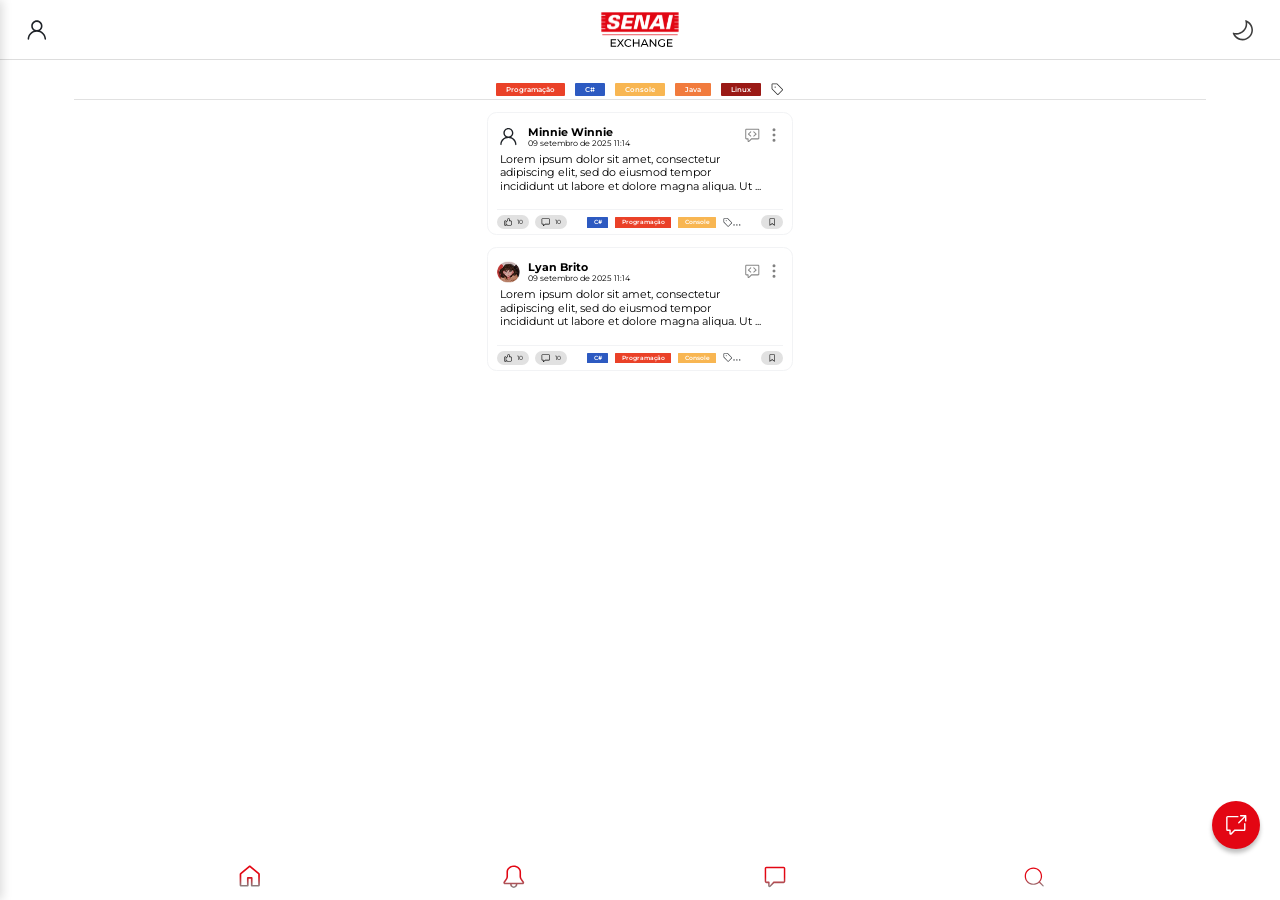
==== src/components/sideBar/index.html @ 427615e0 "chore: move files" ====
<!DOCTYPE html>
<html lang="pt-BR">
  <head>
    <meta charset="UTF-8" />
    <meta name="viewport" content="width=device-width, initial-scale=1.0" />
    <title>Senai Exchange</title>
    <link rel="stylesheet" href="/src/styles/global.css" />
    <link rel="stylesheet" href="/src/components/topMenu/topMenu.css" />
    <link rel="stylesheet" href="/src/components/navBar/navBar.css" />
    <link rel="stylesheet" href="/src/components/sideBar/style.css" />
  </head>
  <body>
    <div class="main-home">
      <header class="top-menu">
        <link rel="stylesheet" href="/src/styles/global.css" />
        <link rel="stylesheet" href="/src/components/topMenu/topMenu.css" />
        <div class="icon-left">
          <button id="perfil-btn" class="icon-btn" aria-label="Perfil">
            <img
              id="perfil-icon"
              src="/src/assets/images/perfil.svg"
              alt="Perfil"
            />
          </button>
        </div>

        <div class="logo">
          <img
            id="logo-senai"
            src="/src/assets/images/logo-mini.svg"
            alt="Logo SENAI"
          />
        </div>

        <div class="icon-right">
          <button
            id="tema-escuro-toggle"
            class="icon-btn"
            aria-label="Alternar tema escuro"
          >
            <img
              id="tema"
              src="/src/assets/images/moon-icon.svg"
              alt="Tema Escuro"
            />
          </button>
        </div>
      </header>
      <main>
        <div class="buttons-filter">
          <button type="button" class="tags" id="program">Programação</button>
          <button type="button" class="tags" id="c">C#</button>
          <button type="button" class="tags" id="console">Console</button>
          <button type="button" class="tags" id="java">Java</button>
          <button type="button" class="tags" id="linux">Linux</button>
          <button type="button" id="filter-image">
            <img src="/src/assets/images/filter.svg" alt="Ícone de Filtro" />
          </button>
        </div>
        <div class="post-containter">
          <div class="top-post">
            <div class="infos-post">
              <div class="perfil-post">
                <img
                  src="/src/assets/images/perfil.svg"
                  alt="icone de perfil"
                />
                <div class="infos-perfil">
                  <h6>Minnie Winnie</h6>
                  <p>09 setembro de 2025 11:14</p>
                </div>
              </div>
              <div class="options-post">
                <button type="button">
                  <img
                    src="/src/assets/images/code-icon.svg"
                    alt="ícone de código"
                  />
                </button>
                <button type="button">
                  <img
                    src="/src/assets/images/option-icon.svg"
                    alt="ícone de opções do post"
                  />
                </button>
              </div>
            </div>
            <h5>
              Lorem ipsum dolor sit amet, consectetur <br />
              adipiscing elit, sed do eiusmod tempor <br />
              incididunt ut labore et dolore magna aliqua. Ut ...
            </h5>
          </div>
          <div class="footer-post">
            <div class="like-post">
              <button type="button" class="buttons-post">
                <img
                  src="/src/assets/images/like-icon.svg"
                  alt="Botão de like"
                />10
              </button>
              <button type="button" class="buttons-post">
                <img
                  src="/src/assets/images/comment-icon.svg"
                  alt="Botão de comentar"
                />10
              </button>
            </div>
            <div class="filters-post">
              <button type="button" class="tags-post" id="c">C#</button>
              <button type="button" class="tags-post" id="program">
                Programação
              </button>
              <button type="button" class="tags-post" id="console">
                Console
              </button>
              <img
                src="/src/assets/images/tags-post-icon.svg"
                alt="Opções da tag do post"
              />
            </div>
            <button type="button" class="buttons-post-save">
              <img
                src="/src/assets/images/save-icon.svg"
                alt="Botão de salvar post"
              />
            </button>
          </div>
        </div>
        <div class="post-containter">
          <div class="top-post">
            <div class="infos-post">
              <div class="perfil-post">
                <img
                  src="/src/assets/images/user-persona.jpg"
                  alt="icone de perfil"
                />
                <div class="infos-perfil">
                  <h6>Lyan Brito</h6>
                  <p>09 setembro de 2025 11:14</p>
                </div>
              </div>
              <div class="options-post">
                <button type="button">
                  <img
                    src="/src/assets/images/code-icon.svg"
                    alt="ícone de código"
                  />
                </button>
                <button type="button">
                  <img
                    src="/src/assets/images/option-icon.svg"
                    alt="ícone de opções do post"
                  />
                </button>
              </div>
            </div>
            <h5>
              Lorem ipsum dolor sit amet, consectetur <br />
              adipiscing elit, sed do eiusmod tempor <br />
              incididunt ut labore et dolore magna aliqua. Ut ...
            </h5>
          </div>
          <div class="footer-post">
            <div class="like-post">
              <button type="button" class="buttons-post">
                <img
                  src="/src/assets/images/like-icon.svg"
                  alt="Botão de like"
                />10
              </button>
              <button type="button" class="buttons-post">
                <img
                  src="/src/assets/images/comment-icon.svg"
                  alt="Botão de comentar"
                />10
              </button>
            </div>
            <div class="filters-post">
              <button type="button" class="tags-post" id="c">C#</button>
              <button type="button" class="tags-post" id="program">
                Programação
              </button>
              <button type="button" class="tags-post" id="console">
                Console
              </button>
              <img
                src="/src/assets/images/tags-post-icon.svg"
                alt="Opções da tag do post"
              />
            </div>
            <button type="button" class="buttons-post-save">
              <img
                src="/src/assets/images/save-icon.svg"
                alt="Botão de salvar post"
              />
            </button>
          </div>
        </div>
      </main>
    </div>
    <footer>
      <div class="btn-post">
        <a href="/src/pages/post/index.html">
          <button type="button" id="addpost">
            <img
              src="/src/assets/images/icon-add-post.svg"
              alt="Adicionar post"
            />
          </button>
        </a>
      </div>

      <div class="navbar">
        <div class="container-icons">
          <a href="/index.html">
            <img
              id="dark-theme-home"
              class="home-icons"
              src="/src/assets/images/home-icon.svg"
              alt="icone home para homepage"
            />
          </a>
          <a href="/src/pages/error/index.html">
            <img
              id="dark-theme-bell"
              class="bell-icon"
              src="/src/assets/images/bell-icon.svg"
              alt="icone de sino para notificações"
            />
          </a>
          <a href="/src/pages/error/index.html">
            <img
              id="dark-theme-chat"
              class="chat-icon"
              src="/src/assets/images/chat-icon.svg"
              alt="icone de chat para conversação"
            />
          </a>
          <a href="/src/pages/error/index.html">
            <img
              id="dark-theme-lens"
              class="lens-icon"
              src="/src/assets/images/lens-icon.svg"
              alt="icone de lupa para pesquisa"
            />
          </a>
        </div>
      </div>
    </footer>

    <!-- Sidebar -->
    <aside id="sidebar" class="sidebar">
      <div class="sidebar-header">
        <div class="perfil-container">
          <img
            src="/src/assets/images/user-photo-sideBar.svg"
            alt="Foto de perfil"
            class="perfil-img"
          />
          <h3>Lyan Brito</h3>
          <p>@Britinho</p>
        </div>
        <button id="close-menu" class="close-btn" aria-label="Fechar menu">
          <img src="../../assets/images/north-star-24.svg" alt="Fechar" />
        </button>
      </div>

      <nav class="sidebar-nav">
        <a href="#">
          <img
            src="../../assets/images/person-fill-24.svg"
            alt="Perfil"
            class="icon-menu"
          />
          Perfil
        </a>
        <a href="#">
          <img
            src="../../assets/images/pencil-24.svg"
            alt="Rascunhos"
            class="icon-menu"
          />
          Rascunhos
        </a>
        <a href="#">
          <img
            src="../../assets/images/save-sideaBar.svg"
            alt="Favoritos"
            class="icon-menu"
          />
          Favoritos
        </a>
        <a href="#">
          <img
            src="../../assets/images/star-fill-24.svg"
            alt="Destaques"
            class="icon-menu"
          />
          Destaques
        </a>
        <a href="#">
          <img
            src="../../assets/images/fire-24.svg"
            alt="Em alta"
            class="icon-menu"
          />
          Em alta
        </a>
      </nav>

      <div class="sidebar-footer">
        <a href="#" class="logout">
          <img src="../../assets/images/sign-out.svg" alt="Sair" />
          Sair
        </a>
        <a href="#" class="support">
          <img src="../../assets/images/suport.svg" alt="Suporte" />
        </a>
      </div>
    </aside>
    <script src="/src/scripts/script.js"></script>
  </body>
</html>
---- src/styles/global.css ----
/* reset do html -  todo mundo importa isso */
@import url("https://fonts.googleapis.com/css2?family=Montserrat:ital,wght@0,100..900;1,100..900&display=swap");
@import url("/src/styles/library.css");
* {
  padding: 0;
  margin: 0;
  box-sizing: border-box;
  text-decoration: none;
  background: none;
  border: none;
  font-family: "Montserrat", sans-serif;
}
---- src/components/topMenu/topMenu.css ----
.top-menu {
  display: flex;
  flex-direction: row;
  align-items: center;
  justify-content: space-between;
  background: #fff;
  border-bottom: 1px solid #ddd;
  padding: 10px 20px;
  height: 60px;
  width: 100%;
  box-sizing: border-box;
  transition: background 0.3s, color 0.3s;
}
.icon-left, .icon-right, .logo {
  display: flex;
  align-items: center;
  justify-content: center;
}

.icon-btn {
  all: unset; 
  background: none;
  border: none;
  cursor: pointer;
  padding: 4px;
  border-radius: 8px;
  transition: background 0.2s, transform 0.2s;
}

.icon-btn:hover {
  background: rgba(0, 0, 0, 0.05);
  transform: scale(1.05);
}

.icon-btn img {
  width: 26px;
  height: 26px;
  display: block;
}

.logo img {
  height: 36px;
  width: auto;
}

body.dark-mode {
  background: #1e1e1e;
  color: #f5f5f5;
}

body.dark-mode .top-menu {
  background: #2b2b2b;
  border-color: #444;
}

body.dark-mode .icon-btn:hover {
  background: rgba(255, 255, 255, 0.1);
}

@media (max-width: 600px) {
  .top-menu {
    padding: 8px 12px;
    height: 50px;
  }

  .logo img {
    height: 28px;
  }

  .icon-btn img {
    width: 22px;
    height: 22px;
  }

}
---- src/components/navBar/navBar.css ----
@import url("/src/styles/global.css");

footer{
display: flex;
padding: 320px, 43px;
width: 100%;
height: 43px;
justify-content: center;
align-items: center;

}

.container-icons{
position: fixed;
bottom: 0;
display: flex;
justify-content: center;
align-items: center;
justify-content:space-evenly;
width: 100%;
height: 43px;
background-color: white;

 transition: background 0.2s, transform 0.2s;
}

.home-icon{
width: 27px;
height: 27px;

}

.bell-icon{
width: 26px;
height: 26px;

}

.chat-icon{
width: 24.5px;
height: 24.5px;
}

.lens-icon{
width: 20px;
height: 20px;

}

body.dark-mode .container-icons{
 background: #2b2b2b;

}
---- src/components/sideBar/style.css ----
@import url("/src/styles/global.css");

/* css pessoal de cada página */
/* @media (max-width: 500px) { */
@import url(global.css);

body {
  width: 100%;
  display: flex;
  flex-direction: column;
  height: 100vh;
  justify-content: space-between;
  align-items: center;
}

.main-home {
  display: flex;
  flex-direction: column;
  justify-content: center;
  align-items: center;
  gap: 20px;
  align-self: stretch;
}

main {
  width: 95%;
  display: flex;
  flex-direction: column;
  align-items: center;
  gap: 12px;
}

.buttons-filter {
  width: 93.1147540984%;
  display: flex;
  gap: 10px;
  padding: 3px 0;
  justify-content: center;
  align-items: center;
  border-bottom: 1px solid var(--white-background-color);
}

.tags {
  font-size: 7.23px;
  font-weight: 600;
  padding: 2px 10px;
  color: var(--white-secundary-color);
  border-radius: 1px;
}

#program {
  background-color: var(--orange-program-color);
}

#c {
  background-color: var(--blue-c-color);
}

#console {
  background-color: var(--yellow-console-color);
}

#java {
  background-color: var(--orange-java-color);
}

#linux {
  background-color: var(--red-linux-color);
}
#filter-image {
  height: 13px;
}

.post-containter {
  display: flex;
  padding: 0 8.58px;
  flex-direction: column;
  justify-content: center;
  align-items: center;
  gap: 4.364px;
  border-radius: 9.47px;
  border: 1px solid var(--gray-border-color);
}

.top-post {
  display: flex;
  width: 100%;
  padding: 12.311px 0;
  flex-direction: column;
  align-items: center;
  gap: 4.735px;
}

.top-post h5 {
  width: 280.318px;
  grid-row: 1 / span 1;
  grid-column: 1 / span 1;
  color: var(--black-tertiary-color);
  font-size: 11.438px;
  font-style: normal;
  font-weight: 400;
  line-height: 13.258px;
  text-align: justify;
}

.infos-post {
  display: flex;
  width: 286px;
  justify-content: space-between;
  align-items: flex-start;
}
.perfil-post {
  display: flex;
  align-items: center;
  gap: 8.523px;
}

.infos-perfil {
  display: flex;
  width: 104.172px;
  flex-direction: column;
  align-items: flex-start;
}

.infos-perfil p {
  color: var(--black-tertiary-color);
  font-size: 7.576px;
  font-style: normal;
  font-weight: 400;
  align-self: stretch;
}

.infos-perfil h5 {
  color: var(--gray-secondary-text-color);
  font-size: 11.364px;
  font-style: normal;
  font-weight: 400;
  line-height: 150%; /* 17.046px */
  letter-spacing: 0.474px;
  height: 13.258px;
  align-self: stretch;
}

.perfil-post img {
  width: 22.728px;
  height: 22.728px;
  border-radius: 100px;
}

.footer-post {
  display: flex;
  padding: 5.682px 0;
  justify-content: center;
  align-items: center;
  gap: 17.046px;
  align-self: stretch;
  border-top: 0.947px solid var(--gray-border-color);
}

.like-post {
  display: flex;
  align-items: center;
  gap: 4.735px;
}

.buttons-post,
.buttons-post-save {
  display: inline-flex;
  align-items: center;
  justify-content: center;
  gap: 4px;
  padding: 2px 6px;
  border-radius: 12px;
  background: var(--white-background-color);
  color: var(--black-tertiary-color);
  font-size: 6px;
  font-weight: 400;
  line-height: 1;
  border: none;
}

.buttons-post img,
.buttons-post-save img {
  width: 10px;
  height: 10px;
  display: block;
}

.like-post {
  display: flex;
  align-items: center;
  gap: 6px;
}

.footer-post {
  display: flex;
  padding: 5px 0;
  justify-content: space-between;
  align-items: center;
  gap: 12px;
  border-top: 1px solid var(--gray-border-color);
  width: 100%;
}

.filters-post {
  display: flex;
  justify-content: center;
  align-items: center;
  gap: 6.629px;
}

.tags-post {
  display: flex;
  padding: 0.947px 6.629px;
  justify-content: center;
  align-items: center;
  border-radius: 0.607px;
  color: var(--white-secundary-color);

  font-size: 6.066px;
  font-style: normal;
  font-weight: 600;
  line-height: 8.493px;
}

footer {
  display: flex;
  width: 100%;
  flex-direction: column;
  height: 99.19px;
  justify-content: center;
  align-items: flex-end;
  gap: 8px;
  flex-shrink: 0;
}

.btn-post {
  display: flex;
  padding-right: 19.81px;
  align-items: center;
  gap: 10px;
}

#addpost {
  width: 48.19px;
  height: 48.19px;
  flex-shrink: 0;
  border-radius: 50px;
  background: var(--red-primary-color);
  box-shadow: 0 4px 4px 0 rgba(0, 0, 0, 0.25);
  display: flex;
  align-items: center;
  justify-content: center;
}

body.dark-mode {
  background-color: var(--dark-background-color);
  color: var(--dark-text-color);
}

body.dark-mode .main-home {
  background-color: var(--dark-card-color);
}

body.dark-mode .post-containter {
  background-color: var(--dark-card-color);
  border: 1px solid var(--dark-border-color);
}

body.dark-mode .top-post h5 {
  color: var(--white-soft-color);
}

body.dark-mode .infos-perfil h5,
body.dark-mode .infos-perfil p {
  color: var(--gray-light-text-color);
}

body.dark-mode .buttons-post,
body.dark-mode .buttons-post-save {
  background: var(--dark-border-color);
  color: var(--white-soft-color);
}

body.dark-mode .buttons-post img,
body.dark-mode .buttons-post-save img {
  filter: invert(1);
}

body.dark-mode .tags,
body.dark-mode .tags-post {
  opacity: 0.9;
  filter: brightness(1.2);
}

body.dark-mode .footer-post {
  border-top: 1px solid var(--dark-border-color);
}

body.dark-mode footer {
  background-color: var(--dark-card-color);
}

body.dark-mode #addpost {
  background-color: var(--red-primary-color);
  box-shadow: 0 0 8px var(--red-primary-transparent);
}

body.dark-mode main img[src$=".svg"],
body.dark-mode main svg,
body.dark-mode main svg * {
  filter: invert(1) brightness(1.4) contrast(1.2);
  stroke: var(--white-secundary-color) !important;
  fill: var(--white-secundary-color) !important;
}

.navbar {
  display: flex;
  padding: 320px, 43px;
  width: 100%;
  height: 43px;
  justify-content: center;
  align-items: center;
}

.container-icons {
  position: fixed;
  bottom: 0;
  display: flex;
  justify-content: center;
  align-items: center;
  justify-content: space-evenly;
  width: 100%;
  height: 43px;
  background-color: var(--white-secundary-color);

  transition: background 0.2s, transform 0.2s;
}

.home-icon {
  width: 27px;
  height: 27px;
}

.bell-icon {
  width: 26px;
  height: 26px;
}

.chat-icon {
  width: 24.5px;
  height: 24.5px;
}

.lens-icon {
  width: 20px;
  height: 20px;
}

body.dark-mode .container-icons {
  background: var(--dark-surface-color);
}

body.dark-mode .container-icons img {
  filter: none !important;
  -webkit-filter: none !important;
  mix-blend-mode: normal !important;
  background: none !important;
}

body.dark-mode .container-icons img {
  filter: brightness(0) invert(1) !important;
}

/* ===== SIDEBAR (hamburger) ===== */
.sidebar {
  position: fixed;
  top: 0;
  left: -240px;
  width: 240px;
  height: 100vh;
  background: var(--white-secundary-color);
  box-shadow: 2px 0 10px rgba(0, 0, 0, 0.15);
  transition: left 0.3s ease;
  z-index: 1001;
  display: flex;
  flex-direction: column;
  justify-content: space-between;
}

.sidebar.open {
  left: 0;
}

/* ===== Cabeçalho ===== */
.sidebar-header {
  display: flex;
  justify-content: space-between;
  align-items: flex-start;
  padding: 16px;
  border-bottom: 1px solid #e6e6e6;
  position: relative;
}

.perfil-container {
  display: flex;
  flex-direction: column;
  align-items: center;
  text-align: center;
  flex: 1;
  gap: 6px;
}

.perfil-img {
  width: 70px;
  height: 70px;
  border-radius: 50%;
  object-fit: cover;
}

.perfil-container h3 {
  font-size: 15px;
  font-weight: 600;
  color: #000;
  margin: 0;
}

.perfil-container p {
  font-size: 13px;
  color: #666;
  margin: 0;
}

.close-btn {
  background: none;
  border: none;
  cursor: pointer;
  position: absolute;
  right: 12px;
  top: 12px;
}

.close-btn img {
  width: 20px;
  height: 20px;
}

/* ===== Navegação ===== */
.sidebar-nav {
  display: flex;
  flex-direction: column;
  padding: 10px 0;
}

.sidebar-nav a {
  display: flex;
  align-items: center;
  gap: 12px;
  padding: 10px 20px;
  color: var(--black-text-color);
  font-size: 14px;
  text-decoration: none;
  transition: background 0.2s ease;
}

.sidebar-nav a:hover {
  background: #f5f5f5;
}

.icon-menu {
  width: 20px;
  height: 20px;
}

/* ===== Rodapé ===== */
.sidebar-footer {
  display: flex;
  justify-content: space-between;
  align-items: center;
  padding: 16px 20px;
  border-top: 1px solid #e6e6e6;
}

.sidebar-footer a {
  display: flex;
  align-items: center;
  gap: 10px;
  text-decoration: none;
}

.logout {
  color: #4d4d4d;
  font-weight: 600;
}

.support img {
  width: 24px;
  height: 24px;
}

/* ===== Overlay (escurecido) ===== */
.overlay {
  position: fixed;
  top: 0;
  left: 0;
  width: 100%;
  height: 100%;
  background: rgba(0, 0, 0, 0.4);
  opacity: 0;
  visibility: hidden;
  transition: opacity 0.3s ease;
  z-index: 1000;
}

.overlay.active {
  opacity: 1;
  visibility: visible;
}

/* ===== Tema Escuro ===== */
body.dark-mode .sidebar {
  background-color: #1e1e1e;
}

body.dark-mode .perfil-container h3 {
  color: #f1f1f1;
}

body.dark-mode .perfil-container p {
  color: #b5b5b5;
}

body.dark-mode .sidebar-nav a {
  color: #e6e6e6;
}

body.dark-mode .sidebar-nav a:hover {
  background-color: #2c2c2c;
}

body.dark-mode .sidebar-footer {
  border-top: 1px solid #333;
}

body.dark-mode .logout {
  color: #ffffff;
}

/* ===== Responsividade ===== */
@media (max-width: 568px) {
  .sidebar {
    width: 220px;
    left: -220px;
  }

  .sidebar.open {
    left: 0;
  }
}
---- src/styles/global.css ----
/* reset do html -  todo mundo importa isso */
@import url("https://fonts.googleapis.com/css2?family=Montserrat:ital,wght@0,100..900;1,100..900&display=swap");
@import url("/src/styles/library.css");
* {
  padding: 0;
  margin: 0;
  box-sizing: border-box;
  text-decoration: none;
  background: none;
  border: none;
  font-family: "Montserrat", sans-serif;
}
---- src/components/topMenu/topMenu.css ----
.top-menu {
  display: flex;
  flex-direction: row;
  align-items: center;
  justify-content: space-between;
  background: #fff;
  border-bottom: 1px solid #ddd;
  padding: 10px 20px;
  height: 60px;
  width: 100%;
  box-sizing: border-box;
  transition: background 0.3s, color 0.3s;
}
.icon-left, .icon-right, .logo {
  display: flex;
  align-items: center;
  justify-content: center;
}

.icon-btn {
  all: unset; 
  background: none;
  border: none;
  cursor: pointer;
  padding: 4px;
  border-radius: 8px;
  transition: background 0.2s, transform 0.2s;
}

.icon-btn:hover {
  background: rgba(0, 0, 0, 0.05);
  transform: scale(1.05);
}

.icon-btn img {
  width: 26px;
  height: 26px;
  display: block;
}

.logo img {
  height: 36px;
  width: auto;
}

body.dark-mode {
  background: #1e1e1e;
  color: #f5f5f5;
}

body.dark-mode .top-menu {
  background: #2b2b2b;
  border-color: #444;
}

body.dark-mode .icon-btn:hover {
  background: rgba(255, 255, 255, 0.1);
}

@media (max-width: 600px) {
  .top-menu {
    padding: 8px 12px;
    height: 50px;
  }

  .logo img {
    height: 28px;
  }

  .icon-btn img {
    width: 22px;
    height: 22px;
  }

}
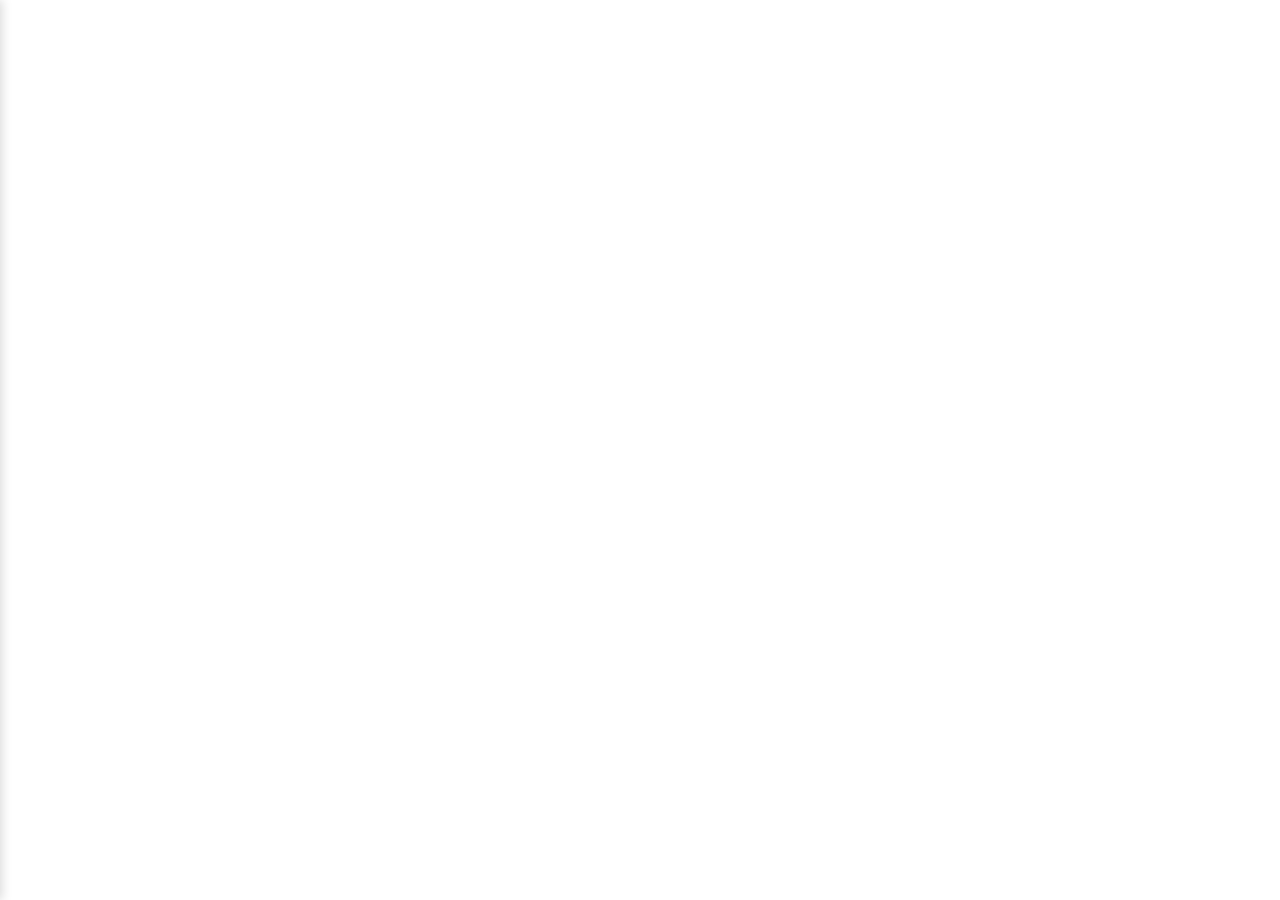
==== commit db87f593: "feat: add side bar in all pages." ====
--- a/src/components/sideBar/index.html
+++ b/src/components/sideBar/index.html
@@ -10,263 +10,27 @@
     <link rel="stylesheet" href="/src/components/sideBar/style.css" />
   </head>
   <body>
-    <div class="main-home">
-      <header class="top-menu">
-        <link rel="stylesheet" href="/src/styles/global.css" />
-        <link rel="stylesheet" href="/src/components/topMenu/topMenu.css" />
-        <div class="icon-left">
-          <button id="perfil-btn" class="icon-btn" aria-label="Perfil">
-            <img
-              id="perfil-icon"
-              src="/src/assets/images/perfil.svg"
-              alt="Perfil"
-            />
-          </button>
-        </div>
-
-        <div class="logo">
-          <img
-            id="logo-senai"
-            src="/src/assets/images/logo-mini.svg"
-            alt="Logo SENAI"
-          />
-        </div>
-
-        <div class="icon-right">
-          <button
-            id="tema-escuro-toggle"
-            class="icon-btn"
-            aria-label="Alternar tema escuro"
-          >
-            <img
-              id="tema"
-              src="/src/assets/images/moon-icon.svg"
-              alt="Tema Escuro"
-            />
-          </button>
-        </div>
-      </header>
-      <main>
-        <div class="buttons-filter">
-          <button type="button" class="tags" id="program">Programação</button>
-          <button type="button" class="tags" id="c">C#</button>
-          <button type="button" class="tags" id="console">Console</button>
-          <button type="button" class="tags" id="java">Java</button>
-          <button type="button" class="tags" id="linux">Linux</button>
-          <button type="button" id="filter-image">
-            <img src="/src/assets/images/filter.svg" alt="Ícone de Filtro" />
-          </button>
-        </div>
-        <div class="post-containter">
-          <div class="top-post">
-            <div class="infos-post">
-              <div class="perfil-post">
-                <img
-                  src="/src/assets/images/perfil.svg"
-                  alt="icone de perfil"
-                />
-                <div class="infos-perfil">
-                  <h6>Minnie Winnie</h6>
-                  <p>09 setembro de 2025 11:14</p>
-                </div>
-              </div>
-              <div class="options-post">
-                <button type="button">
-                  <img
-                    src="/src/assets/images/code-icon.svg"
-                    alt="ícone de código"
-                  />
-                </button>
-                <button type="button">
-                  <img
-                    src="/src/assets/images/option-icon.svg"
-                    alt="ícone de opções do post"
-                  />
-                </button>
-              </div>
-            </div>
-            <h5>
-              Lorem ipsum dolor sit amet, consectetur <br />
-              adipiscing elit, sed do eiusmod tempor <br />
-              incididunt ut labore et dolore magna aliqua. Ut ...
-            </h5>
-          </div>
-          <div class="footer-post">
-            <div class="like-post">
-              <button type="button" class="buttons-post">
-                <img
-                  src="/src/assets/images/like-icon.svg"
-                  alt="Botão de like"
-                />10
-              </button>
-              <button type="button" class="buttons-post">
-                <img
-                  src="/src/assets/images/comment-icon.svg"
-                  alt="Botão de comentar"
-                />10
-              </button>
-            </div>
-            <div class="filters-post">
-              <button type="button" class="tags-post" id="c">C#</button>
-              <button type="button" class="tags-post" id="program">
-                Programação
-              </button>
-              <button type="button" class="tags-post" id="console">
-                Console
-              </button>
-              <img
-                src="/src/assets/images/tags-post-icon.svg"
-                alt="Opções da tag do post"
-              />
-            </div>
-            <button type="button" class="buttons-post-save">
-              <img
-                src="/src/assets/images/save-icon.svg"
-                alt="Botão de salvar post"
-              />
-            </button>
-          </div>
-        </div>
-        <div class="post-containter">
-          <div class="top-post">
-            <div class="infos-post">
-              <div class="perfil-post">
-                <img
-                  src="/src/assets/images/user-persona.jpg"
-                  alt="icone de perfil"
-                />
-                <div class="infos-perfil">
-                  <h6>Lyan Brito</h6>
-                  <p>09 setembro de 2025 11:14</p>
-                </div>
-              </div>
-              <div class="options-post">
-                <button type="button">
-                  <img
-                    src="/src/assets/images/code-icon.svg"
-                    alt="ícone de código"
-                  />
-                </button>
-                <button type="button">
-                  <img
-                    src="/src/assets/images/option-icon.svg"
-                    alt="ícone de opções do post"
-                  />
-                </button>
-              </div>
-            </div>
-            <h5>
-              Lorem ipsum dolor sit amet, consectetur <br />
-              adipiscing elit, sed do eiusmod tempor <br />
-              incididunt ut labore et dolore magna aliqua. Ut ...
-            </h5>
-          </div>
-          <div class="footer-post">
-            <div class="like-post">
-              <button type="button" class="buttons-post">
-                <img
-                  src="/src/assets/images/like-icon.svg"
-                  alt="Botão de like"
-                />10
-              </button>
-              <button type="button" class="buttons-post">
-                <img
-                  src="/src/assets/images/comment-icon.svg"
-                  alt="Botão de comentar"
-                />10
-              </button>
-            </div>
-            <div class="filters-post">
-              <button type="button" class="tags-post" id="c">C#</button>
-              <button type="button" class="tags-post" id="program">
-                Programação
-              </button>
-              <button type="button" class="tags-post" id="console">
-                Console
-              </button>
-              <img
-                src="/src/assets/images/tags-post-icon.svg"
-                alt="Opções da tag do post"
-              />
-            </div>
-            <button type="button" class="buttons-post-save">
-              <img
-                src="/src/assets/images/save-icon.svg"
-                alt="Botão de salvar post"
-              />
-            </button>
-          </div>
-        </div>
-      </main>
-    </div>
-    <footer>
-      <div class="btn-post">
-        <a href="/src/pages/post/index.html">
-          <button type="button" id="addpost">
-            <img
-              src="/src/assets/images/icon-add-post.svg"
-              alt="Adicionar post"
-            />
-          </button>
-        </a>
-      </div>
-
-      <div class="navbar">
-        <div class="container-icons">
-          <a href="/index.html">
-            <img
-              id="dark-theme-home"
-              class="home-icons"
-              src="/src/assets/images/home-icon.svg"
-              alt="icone home para homepage"
-            />
-          </a>
-          <a href="/src/pages/error/index.html">
-            <img
-              id="dark-theme-bell"
-              class="bell-icon"
-              src="/src/assets/images/bell-icon.svg"
-              alt="icone de sino para notificações"
-            />
-          </a>
-          <a href="/src/pages/error/index.html">
-            <img
-              id="dark-theme-chat"
-              class="chat-icon"
-              src="/src/assets/images/chat-icon.svg"
-              alt="icone de chat para conversação"
-            />
-          </a>
-          <a href="/src/pages/error/index.html">
-            <img
-              id="dark-theme-lens"
-              class="lens-icon"
-              src="/src/assets/images/lens-icon.svg"
-              alt="icone de lupa para pesquisa"
-            />
-          </a>
-        </div>
-      </div>
-    </footer>
-
     <!-- Sidebar -->
     <aside id="sidebar" class="sidebar">
       <div class="sidebar-header">
-        <div class="perfil-container">
+        <div class="profile-container">
           <img
             src="/src/assets/images/user-photo-sideBar.svg"
             alt="Foto de perfil"
             class="perfil-img"
           />
+          <button id="close-menu" class="close-btn" aria-label="Fechar menu">
+            <img src="/src/assets/images/north-star-24.svg" alt="Fechar" />
+          </button>
+        </div>
+
+        <div class="user-profile">
           <h3>Lyan Brito</h3>
           <p>@Britinho</p>
         </div>
-        <button id="close-menu" class="close-btn" aria-label="Fechar menu">
-          <img src="../../assets/images/north-star-24.svg" alt="Fechar" />
-        </button>
       </div>
 
-      <nav class="sidebar-nav">
+      <div class="sidebar-nav">
         <a href="#">
           <img
             src="../../assets/images/person-fill-24.svg"
@@ -307,16 +71,18 @@
           />
           Em alta
         </a>
-      </nav>
+      </div>
 
       <div class="sidebar-footer">
-        <a href="#" class="logout">
-          <img src="../../assets/images/sign-out.svg" alt="Sair" />
-          Sair
-        </a>
-        <a href="#" class="support">
-          <img src="../../assets/images/suport.svg" alt="Suporte" />
-        </a>
+        <div class="sidebar-footer-content">
+          <a href="#" class="logout">
+            <img src="../../assets/images/sign-out.svg" alt="Sair" />
+            Sair
+          </a>
+          <a href="/src/pages/helpPageAbout/helpPageAbout.html" class="support">
+            <img src="../../assets/images/suport.svg" alt="Suporte" />
+          </a>
+        </div>
       </div>
     </aside>
     <script src="/src/scripts/script.js"></script>
--- a/src/components/sideBar/style.css
+++ b/src/components/sideBar/style.css
@@ -1,443 +1,70 @@
 @import url("/src/styles/global.css");
-
-/* css pessoal de cada página */
-/* @media (max-width: 500px) { */
-@import url(global.css);
-
-body {
-  width: 100%;
-  display: flex;
-  flex-direction: column;
-  height: 100vh;
-  justify-content: space-between;
-  align-items: center;
-}
-
-.main-home {
-  display: flex;
-  flex-direction: column;
-  justify-content: center;
-  align-items: center;
-  gap: 20px;
-  align-self: stretch;
-}
-
-main {
-  width: 95%;
-  display: flex;
-  flex-direction: column;
-  align-items: center;
-  gap: 12px;
-}
-
-.buttons-filter {
-  width: 93.1147540984%;
-  display: flex;
-  gap: 10px;
-  padding: 3px 0;
-  justify-content: center;
-  align-items: center;
-  border-bottom: 1px solid var(--white-background-color);
-}
-
-.tags {
-  font-size: 7.23px;
-  font-weight: 600;
-  padding: 2px 10px;
-  color: var(--white-secundary-color);
-  border-radius: 1px;
-}
-
-#program {
-  background-color: var(--orange-program-color);
-}
-
-#c {
-  background-color: var(--blue-c-color);
-}
-
-#console {
-  background-color: var(--yellow-console-color);
-}
-
-#java {
-  background-color: var(--orange-java-color);
-}
-
-#linux {
-  background-color: var(--red-linux-color);
-}
-#filter-image {
-  height: 13px;
-}
-
-.post-containter {
-  display: flex;
-  padding: 0 8.58px;
-  flex-direction: column;
-  justify-content: center;
-  align-items: center;
-  gap: 4.364px;
-  border-radius: 9.47px;
-  border: 1px solid var(--gray-border-color);
-}
-
-.top-post {
-  display: flex;
-  width: 100%;
-  padding: 12.311px 0;
-  flex-direction: column;
-  align-items: center;
-  gap: 4.735px;
-}
-
-.top-post h5 {
-  width: 280.318px;
-  grid-row: 1 / span 1;
-  grid-column: 1 / span 1;
-  color: var(--black-tertiary-color);
-  font-size: 11.438px;
-  font-style: normal;
-  font-weight: 400;
-  line-height: 13.258px;
-  text-align: justify;
-}
-
-.infos-post {
-  display: flex;
-  width: 286px;
-  justify-content: space-between;
-  align-items: flex-start;
-}
-.perfil-post {
-  display: flex;
-  align-items: center;
-  gap: 8.523px;
-}
-
-.infos-perfil {
-  display: flex;
-  width: 104.172px;
-  flex-direction: column;
-  align-items: flex-start;
-}
-
-.infos-perfil p {
-  color: var(--black-tertiary-color);
-  font-size: 7.576px;
-  font-style: normal;
-  font-weight: 400;
-  align-self: stretch;
-}
-
-.infos-perfil h5 {
-  color: var(--gray-secondary-text-color);
-  font-size: 11.364px;
-  font-style: normal;
-  font-weight: 400;
-  line-height: 150%; /* 17.046px */
-  letter-spacing: 0.474px;
-  height: 13.258px;
-  align-self: stretch;
-}
-
-.perfil-post img {
-  width: 22.728px;
-  height: 22.728px;
-  border-radius: 100px;
-}
-
-.footer-post {
-  display: flex;
-  padding: 5.682px 0;
-  justify-content: center;
-  align-items: center;
-  gap: 17.046px;
-  align-self: stretch;
-  border-top: 0.947px solid var(--gray-border-color);
-}
-
-.like-post {
-  display: flex;
-  align-items: center;
-  gap: 4.735px;
-}
-
-.buttons-post,
-.buttons-post-save {
-  display: inline-flex;
-  align-items: center;
-  justify-content: center;
-  gap: 4px;
-  padding: 2px 6px;
-  border-radius: 12px;
-  background: var(--white-background-color);
-  color: var(--black-tertiary-color);
-  font-size: 6px;
-  font-weight: 400;
-  line-height: 1;
-  border: none;
-}
-
-.buttons-post img,
-.buttons-post-save img {
-  width: 10px;
-  height: 10px;
-  display: block;
-}
-
-.like-post {
-  display: flex;
-  align-items: center;
-  gap: 6px;
-}
-
-.footer-post {
-  display: flex;
-  padding: 5px 0;
-  justify-content: space-between;
-  align-items: center;
-  gap: 12px;
-  border-top: 1px solid var(--gray-border-color);
-  width: 100%;
-}
-
-.filters-post {
-  display: flex;
-  justify-content: center;
-  align-items: center;
-  gap: 6.629px;
-}
-
-.tags-post {
-  display: flex;
-  padding: 0.947px 6.629px;
-  justify-content: center;
-  align-items: center;
-  border-radius: 0.607px;
-  color: var(--white-secundary-color);
-
-  font-size: 6.066px;
-  font-style: normal;
-  font-weight: 600;
-  line-height: 8.493px;
-}
-
-footer {
-  display: flex;
-  width: 100%;
-  flex-direction: column;
-  height: 99.19px;
-  justify-content: center;
-  align-items: flex-end;
-  gap: 8px;
-  flex-shrink: 0;
-}
-
-.btn-post {
-  display: flex;
-  padding-right: 19.81px;
-  align-items: center;
-  gap: 10px;
-}
-
-#addpost {
-  width: 48.19px;
-  height: 48.19px;
-  flex-shrink: 0;
-  border-radius: 50px;
-  background: var(--red-primary-color);
-  box-shadow: 0 4px 4px 0 rgba(0, 0, 0, 0.25);
-  display: flex;
-  align-items: center;
-  justify-content: center;
-}
-
-body.dark-mode {
-  background-color: var(--dark-background-color);
-  color: var(--dark-text-color);
-}
-
-body.dark-mode .main-home {
-  background-color: var(--dark-card-color);
-}
-
-body.dark-mode .post-containter {
-  background-color: var(--dark-card-color);
-  border: 1px solid var(--dark-border-color);
-}
-
-body.dark-mode .top-post h5 {
-  color: var(--white-soft-color);
-}
-
-body.dark-mode .infos-perfil h5,
-body.dark-mode .infos-perfil p {
-  color: var(--gray-light-text-color);
-}
-
-body.dark-mode .buttons-post,
-body.dark-mode .buttons-post-save {
-  background: var(--dark-border-color);
-  color: var(--white-soft-color);
-}
-
-body.dark-mode .buttons-post img,
-body.dark-mode .buttons-post-save img {
-  filter: invert(1);
-}
-
-body.dark-mode .tags,
-body.dark-mode .tags-post {
-  opacity: 0.9;
-  filter: brightness(1.2);
-}
-
-body.dark-mode .footer-post {
-  border-top: 1px solid var(--dark-border-color);
-}
-
-body.dark-mode footer {
-  background-color: var(--dark-card-color);
-}
-
-body.dark-mode #addpost {
-  background-color: var(--red-primary-color);
-  box-shadow: 0 0 8px var(--red-primary-transparent);
-}
-
-body.dark-mode main img[src$=".svg"],
-body.dark-mode main svg,
-body.dark-mode main svg * {
-  filter: invert(1) brightness(1.4) contrast(1.2);
-  stroke: var(--white-secundary-color) !important;
-  fill: var(--white-secundary-color) !important;
-}
-
-.navbar {
-  display: flex;
-  padding: 320px, 43px;
-  width: 100%;
-  height: 43px;
-  justify-content: center;
-  align-items: center;
-}
-
-.container-icons {
-  position: fixed;
-  bottom: 0;
-  display: flex;
-  justify-content: center;
-  align-items: center;
-  justify-content: space-evenly;
-  width: 100%;
-  height: 43px;
-  background-color: var(--white-secundary-color);
-
-  transition: background 0.2s, transform 0.2s;
-}
-
-.home-icon {
-  width: 27px;
-  height: 27px;
-}
-
-.bell-icon {
-  width: 26px;
-  height: 26px;
-}
-
-.chat-icon {
-  width: 24.5px;
-  height: 24.5px;
-}
-
-.lens-icon {
-  width: 20px;
-  height: 20px;
-}
-
-body.dark-mode .container-icons {
-  background: var(--dark-surface-color);
-}
-
-body.dark-mode .container-icons img {
-  filter: none !important;
-  -webkit-filter: none !important;
-  mix-blend-mode: normal !important;
-  background: none !important;
-}
-
-body.dark-mode .container-icons img {
-  filter: brightness(0) invert(1) !important;
-}
 
 /* ===== SIDEBAR (hamburger) ===== */
 .sidebar {
+  display: flex;
   position: fixed;
   top: 0;
-  left: -240px;
-  width: 240px;
+  left: -300px;
+  width: 300px;
   height: 100vh;
   background: var(--white-secundary-color);
   box-shadow: 2px 0 10px rgba(0, 0, 0, 0.15);
   transition: left 0.3s ease;
-  z-index: 1001;
-  display: flex;
-  flex-direction: column;
-  justify-content: space-between;
-}
-
-.sidebar.open {
-  left: 0;
+  flex-direction: column;
+  gap: 18px;
+  z-index: 2000;
 }
 
 /* ===== Cabeçalho ===== */
 .sidebar-header {
   display: flex;
   justify-content: space-between;
-  align-items: flex-start;
-  padding: 16px;
-  border-bottom: 1px solid #e6e6e6;
-  position: relative;
-}
-
-.perfil-container {
-  display: flex;
-  flex-direction: column;
-  align-items: center;
-  text-align: center;
-  flex: 1;
-  gap: 6px;
+  padding: 15px 15px 0px 15px;
+  flex-direction: column;
+  gap: 12px;
+}
+
+.profile-container {
+  display: flex;
+  justify-content: center;
+  justify-content: space-between;
 }
 
 .perfil-img {
-  width: 70px;
-  height: 70px;
-  border-radius: 50%;
+  width: 32px;
+  height: 32px;
   object-fit: cover;
 }
 
-.perfil-container h3 {
+.user-profile {
+  display: flex;
+  flex-direction: column;
+  gap: 5px;
+}
+
+.user-profile > h3 {
+  color: #000;
+  font-family: Montserrat;
   font-size: 15px;
+  font-style: normal;
   font-weight: 600;
-  color: #000;
-  margin: 0;
-}
-
-.perfil-container p {
-  font-size: 13px;
-  color: #666;
-  margin: 0;
+  line-height: 14px;
+}
+
+.user-profile > p {
+  color: var(--Black-100, #515151);
+  font-family: Montserrat;
+  font-size: 12px;
+  font-style: normal;
+  font-weight: 500;
+  line-height: 14px;
 }
 
 .close-btn {
   background: none;
   border: none;
   cursor: pointer;
-  position: absolute;
-  right: 12px;
-  top: 12px;
 }
 
 .close-btn img {
@@ -450,17 +77,26 @@
   display: flex;
   flex-direction: column;
   padding: 10px 0;
+  border-bottom: 1px solid #e6e6e6;
+  padding: 0px 15px 50px 15px;
+  gap: 12px;
 }
 
 .sidebar-nav a {
   display: flex;
   align-items: center;
-  gap: 12px;
-  padding: 10px 20px;
+
+  gap: 8px;
   color: var(--black-text-color);
-  font-size: 14px;
+  font-size: 15px;
   text-decoration: none;
   transition: background 0.2s ease;
+
+  font-family: Montserrat;
+  font-size: 15px;
+  font-style: normal;
+  font-weight: 400;
+  line-height: 14px;
 }
 
 .sidebar-nav a:hover {
@@ -475,27 +111,41 @@
 /* ===== Rodapé ===== */
 .sidebar-footer {
   display: flex;
+  padding: 0px 15px 10px 15px;
+  justify-content: flex-end;
+  flex-direction: column;
+  flex: 1 0 0;
+}
+
+.sidebar-footer-content {
+  display: flex;
+  flex-direction: row;
   justify-content: space-between;
   align-items: center;
-  padding: 16px 20px;
-  border-top: 1px solid #e6e6e6;
-}
-
-.sidebar-footer a {
-  display: flex;
-  align-items: center;
-  gap: 10px;
+}
+
+.sidebar-footer > a {
+  display: flex;
+  align-items: center;
+  gap: 4px;
   text-decoration: none;
 }
 
 .logout {
-  color: #4d4d4d;
-  font-weight: 600;
-}
-
-.support img {
-  width: 24px;
-  height: 24px;
+  color: var(--Battleship-Gray-300, #4d4d4d);
+  font-family: Montserrat;
+  font-size: 12.95px;
+  font-style: normal;
+  font-weight: 500;
+  line-height: 14px;
+  display: flex;
+  align-items: center;
+  gap: 4px;
+}
+
+.support > img {
+  width: 20px;
+  height: 20px;
 }
 
 /* ===== Overlay (escurecido) ===== */
@@ -509,10 +159,10 @@
   opacity: 0;
   visibility: hidden;
   transition: opacity 0.3s ease;
-  z-index: 1000;
-}
-
-.overlay.active {
+  z-index: 1;
+}
+
+.overlay .active {
   opacity: 1;
   visibility: visible;
 }
@@ -522,28 +172,32 @@
   background-color: #1e1e1e;
 }
 
-body.dark-mode .perfil-container h3 {
+body.dark-mode .user-profile h3 {
   color: #f1f1f1;
 }
 
-body.dark-mode .perfil-container p {
-  color: #b5b5b5;
-}
-
 body.dark-mode .sidebar-nav a {
-  color: #e6e6e6;
+  color: black;
 }
 
 body.dark-mode .sidebar-nav a:hover {
-  background-color: #2c2c2c;
-}
-
-body.dark-mode .sidebar-footer {
-  border-top: 1px solid #333;
+  background-color: #f0f0f0;
 }
 
 body.dark-mode .logout {
-  color: #ffffff;
+  color: var(--white-secundary-color);
+}
+
+body.dark-mode .sidebar-nav > a {
+  filter: invert();
+}
+
+body.dark-mode .close-btn {
+  filter: invert();
+}
+
+body.dark-mode .profile-container > img {
+  filter: none;
 }
 
 /* ===== Responsividade ===== */
@@ -557,3 +211,22 @@
     left: 0;
   }
 }
+
+@media (min-width: 1024px) {
+  .sidebar {
+    width: 320px;
+    left: -320px;
+  }
+
+  .sidebar.open {
+    left: 0;
+  }
+
+  .sidebar-nav a {
+    font-size: 16px;
+  }
+
+  .user-profile > h3 {
+    font-size: 16px;
+  }
+}
